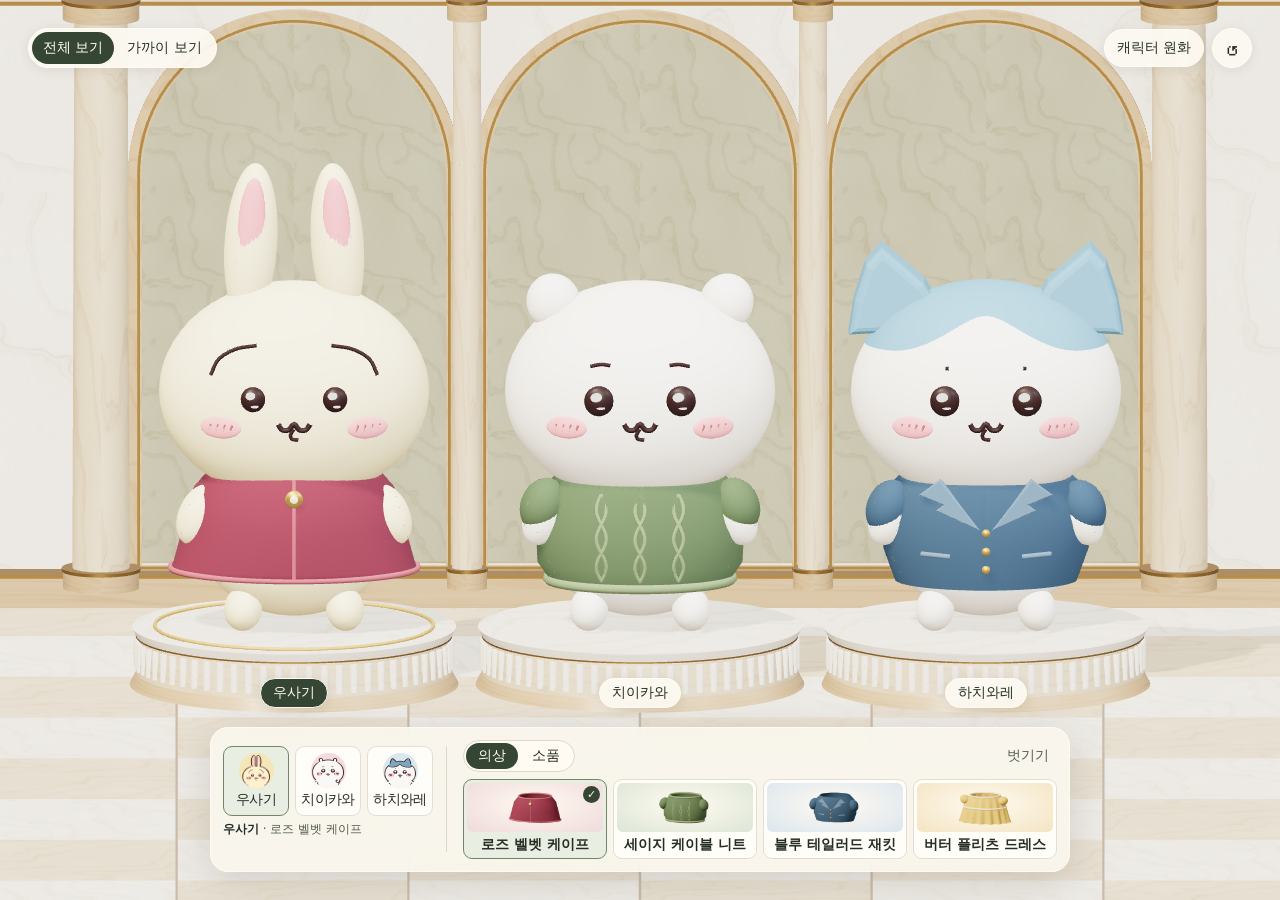
==== chiikawa/index.html @ cebb8454 "add chiikawa." ====
<!doctype html>
<html lang="ko">
  <head>
    <meta charset="UTF-8">
    <meta name="viewport" content="width=device-width, initial-scale=1, viewport-fit=cover">
    <meta name="theme-color" content="#f6f3ec">
    <meta name="description" content="우사기, 치이카와, 하치와레를 위한 3D 대리석 피팅룸.">
    <title>Marble Atelier | 먼작귀 3D 피팅룸</title>

    <script type="module" crossorigin src="./assets/index-VW2-oot7.js"></script>
    <link rel="stylesheet" crossorigin href="./assets/index-BHRD7qYm.css">
  </head>
  <body>
    <main class="stage" id="stage" aria-label="Marble Atelier 3D 피팅룸">
      <div class="stage-tools">
        <div class="view-switch" role="group" aria-label="카메라 구도">
          <button type="button" id="wide-view" aria-pressed="true">전체 보기</button>
          <button type="button" id="close-view" aria-pressed="false">가까이 보기</button>
        </div>
        <div class="stage-actions">
          <button class="reference-button" id="open-references" type="button">캐릭터 원화</button>
          <button class="camera-reset" id="reset-view" type="button" aria-label="카메라 초기화" title="카메라 초기화">↺</button>
        </div>
      </div>
      <div class="model-labels" id="model-labels"></div>
      <p class="stage-message" id="stage-message" role="status">피팅룸을 준비하고 있어요…</p>
      <aside class="wardrobe" id="wardrobe" aria-label="옷장">
        <div class="character-controls">
          <div class="character-picker" id="character-picker" role="group" aria-label="캐릭터 선택"></div>
          <p class="look-summary" id="look-summary" aria-live="polite"></p>
        </div>
        <div class="item-controls">
          <div class="wardrobe-bar">
            <div class="category-picker" id="category-picker" role="group" aria-label="옷장 분류">
              <button class="category" type="button" data-slot="clothes" aria-pressed="true">의상</button>
              <button class="category" type="button" data-slot="accessory" aria-pressed="false">소품</button>
            </div>
            <button class="remove-button" id="remove-item" type="button">벗기기</button>
          </div>
          <div class="outfit-grid" id="outfit-grid" role="group" aria-label="옷장 아이템"></div>
        </div>
      </aside>
    </main>
    <dialog id="references-dialog" aria-labelledby="references-title">
      <div class="reference-heading">
        <h2 id="references-title">캐릭터 원화</h2>
        <form method="dialog"><button class="camera-reset" type="submit" aria-label="닫기">×</button></form>
      </div>
      <div class="reference-grid" id="reference-grid"></div>
      <a class="source-link" href="https://www.anime-chiikawa.jp/chara.html" target="_blank" rel="noopener noreferrer">TV 애니메이션 치이카와 공식 캐릭터 페이지</a>
      <p class="reference-credit">© 나가노 / 치이카와 제작위원회</p>
    </dialog>
  </body>
</html>
---- chiikawa/assets/index-BHRD7qYm.css ----
:root{--lightningcss-light:initial;--lightningcss-dark: ;color-scheme:light;color:#252d24;--ink:#252d24;--muted:#555c50;--line:#dcd8cb;--paper:#fffcf5;--green:#364634;background:#e9e1d3;font-family:Malgun Gothic,Apple SD Gothic Neo,system-ui,sans-serif}*,:before,:after{box-sizing:border-box}body{margin:0}button,a{-webkit-tap-highlight-color:transparent}button{color:inherit;font:inherit;cursor:pointer}button:focus-visible,a:focus-visible{outline-offset:2px;outline:2px solid #875b32}button:disabled{cursor:default;opacity:.48}a{color:inherit}.stage{--edge:clamp(10px, 2.2vw, 28px);--top:max(var(--edge), env(safe-area-inset-top));--right:max(var(--edge), env(safe-area-inset-right));--bottom:max(var(--edge), env(safe-area-inset-bottom));--left:max(var(--edge), env(safe-area-inset-left));isolation:isolate;background:radial-gradient(at 50% 35%,#eee5d5,#b1a490);height:100dvh;position:relative;overflow:hidden}.stage canvas{touch-action:none;width:100%;height:100%;display:block;position:absolute;inset:0}.stage canvas.is-clickable{cursor:pointer}.stage-tools{z-index:3;inset:var(--top) var(--right) auto var(--left);pointer-events:none;justify-content:space-between;gap:8px;display:flex;position:absolute}.stage-actions{align-items:center;gap:8px;display:flex}.view-switch,.reference-button,.camera-reset,.model-label{pointer-events:auto;background:#fcf9f2f2;border:1px solid #fffbf0;border-radius:100px;box-shadow:0 2px 12px #35281717}.view-switch{align-items:center;gap:2px;padding:3px;display:flex}.view-switch button,.category{white-space:nowrap;background:0 0;border:0;border-radius:100px;padding:7px 11px;font-size:.875rem}.view-switch button[aria-pressed=true],.category[aria-pressed=true],.model-label[aria-pressed=true]{background:var(--green);color:#fffdf4}.reference-button{white-space:nowrap;min-height:38px;padding:0 12px;font-size:.875rem}.camera-reset{place-items:center;width:40px;height:40px;padding:0;font:25px/1 Georgia,serif;display:grid}.reference-button:hover,.camera-reset:hover{background:#fff}.model-labels{z-index:1;pointer-events:none;position:absolute;inset:0}.model-label{white-space:nowrap;padding:5px 12px;font-size:.875rem;position:absolute;transform:translate(-50%,-50%)}.model-label[hidden]{display:none}.stage-message{z-index:2;background:var(--paper);text-align:center;border-radius:12px;width:min(400px,90%);margin:0;padding:12px;position:absolute;top:40%;left:50%;transform:translate(-50%,-50%)}.stage.is-unavailable .view-switch,.stage.is-unavailable #reset-view{visibility:hidden}.wardrobe{z-index:2;inset:auto var(--right) var(--bottom) var(--left);-webkit-backdrop-filter:blur(16px);backdrop-filter:blur(16px);background:#faf7eee8;border:1px solid #fffaf0;border-radius:18px;grid-template-columns:224px minmax(0,1fr);align-items:center;gap:16px;max-width:860px;margin-inline:auto;padding:12px;display:grid;position:absolute;box-shadow:0 10px 38px #3c2d1b26}.character-controls{border-right:1px solid var(--line);min-width:0;padding-right:13px}.character-picker,.outfit-grid{gap:6px;display:grid}.character-picker{grid-template-columns:repeat(3,minmax(0,1fr))}.character,.outfit{background:#fffdf8;border:1px solid #e2ded3;border-radius:9px;align-content:start;justify-items:center;min-width:0;display:grid}.character{letter-spacing:-.04em;white-space:nowrap;gap:3px;padding:6px 2px;font-size:.875rem}.character[aria-pressed=true],.outfit[aria-pressed=true]{background:#e9eee2;border-color:#748468}.character:hover,.outfit:hover{border-color:#748468}.portrait{background:var(--portrait-bg);border-radius:50%;width:35px;height:35px;position:relative;overflow:hidden}.portrait img{width:90%;position:absolute;top:12%;left:5%}.portrait[data-character=usagi] img{width:79%;top:3%;left:10.5%}.look-summary{min-height:2.5em;color:var(--muted);margin:6px 0 0;font-size:.75rem;line-height:1.25}.look-summary strong{color:var(--ink)}.wardrobe-bar{justify-content:space-between;align-items:center;gap:6px;margin-bottom:7px;display:flex}.category-picker{border:1px solid var(--line);background:#fffaf2;border-radius:100px;gap:2px;padding:2px;display:flex}.category{padding:4px 12px}.remove-button{color:var(--muted);background:0 0;border:0;border-radius:6px;padding:5px 8px;font-size:.875rem}.remove-button:hover:not(:disabled){color:var(--ink);background:#eee8da}.outfit-grid{grid-template-columns:repeat(4,minmax(0,1fr))}.outfit{text-align:center;gap:4px;padding:3px 3px 5px;position:relative}.outfit[hidden]{display:none}.outfit-sample{background:radial-gradient(ellipse at 50% 44%, #fffaf1, var(--swatch-bg));border-radius:6px;place-items:center;width:100%;height:49px;display:grid;position:relative;overflow:hidden}.outfit-sample img{object-fit:contain;width:100%;height:100%;position:absolute}.outfit-sample.has-preview .sample-placeholder{display:none}.sample-placeholder{background:var(--swatch);border-radius:50%;width:25px;height:25px}.outfit-name{word-break:keep-all;overflow-wrap:anywhere;padding-inline:1px;font-size:.875rem;font-weight:600;line-height:1.22}.outfit-check{background:var(--green);color:#fffbeb;border-radius:50%;place-items:center;width:17px;height:17px;font-size:.6875rem;display:none;position:absolute;top:6px;right:6px}.outfit[aria-pressed=true] .outfit-check{display:grid}dialog{border:1px solid var(--line);width:min(560px,100% - 30px);color:var(--ink);background:var(--paper);border-radius:16px;padding:22px}dialog::backdrop{-webkit-backdrop-filter:blur(3px);backdrop-filter:blur(3px);background:#252d247d}.reference-heading{justify-content:space-between;align-items:center;gap:12px;margin-bottom:15px;display:flex}.reference-heading h2{margin:0;font-size:1.4rem}.reference-grid{grid-template-columns:repeat(3,minmax(0,1fr));gap:8px;display:grid}.reference-grid figure{background:#f4f0e5;border-radius:9px;justify-items:center;gap:8px;margin:0;padding:10px 4px;font-size:.875rem;display:grid}.reference-grid img{object-fit:contain;width:100%;height:clamp(85px,23vw,155px);display:block}.source-link{text-underline-offset:3px;margin-top:16px;font-size:.875rem;display:inline-block}.reference-credit{color:var(--muted);margin:8px 0 0;font-size:.8125rem}@media (width<=695px){.wardrobe{border-radius:14px;grid-template-columns:minmax(0,1fr);gap:9px;padding:9px}.character-controls{border:0;padding:0}.character{justify-content:center;align-items:center;gap:4px;padding:4px 2px;display:flex}.portrait{flex:0 0 29px;height:29px}.look-summary{clip-path:inset(50%);width:1px;height:1px;min-height:0;position:absolute;overflow:hidden}.outfit{gap:3px}.outfit-name{align-items:center;min-height:2.44em;font-size:.8125rem;display:grid}}@media (width<=390px){.stage-actions{gap:4px}.view-switch button,.reference-button,.model-label{padding-inline:7px;font-size:.8125rem}}@media (height<=500px) and (width>=560px){.wardrobe{grid-template-columns:198px minmax(0,1fr);gap:10px;padding:7px}.character-controls{padding-right:8px}.outfit-sample{height:37px}.look-summary{clip-path:inset(50%);width:1px;height:1px;min-height:0;position:absolute;overflow:hidden}.wardrobe-bar{margin-bottom:4px}}
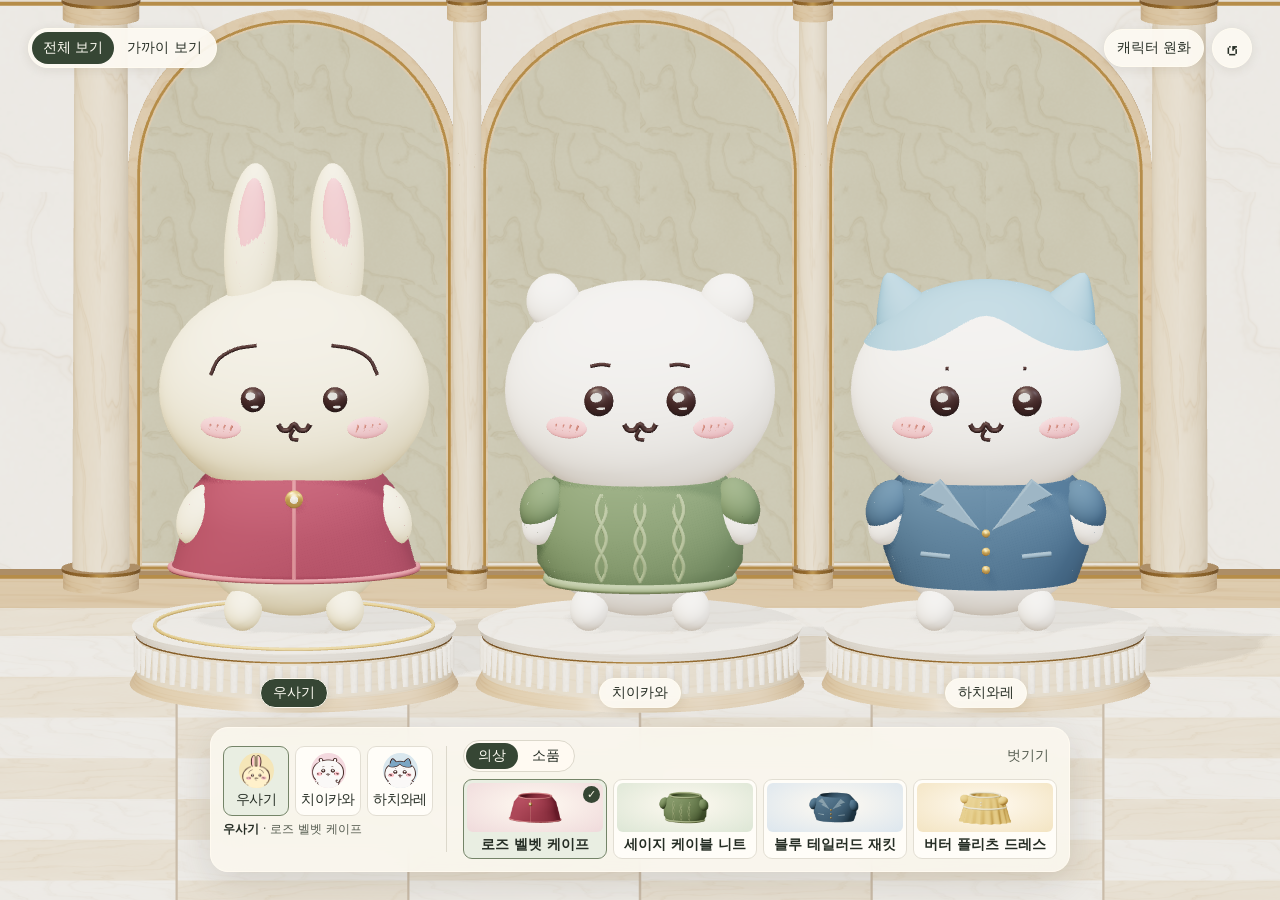
==== commit a07e4cf6: "fix hachiware's ears." ====
--- a/chiikawa/index.html
+++ b/chiikawa/index.html
@@ -7,7 +7,7 @@
     <meta name="description" content="우사기, 치이카와, 하치와레를 위한 3D 대리석 피팅룸.">
     <title>Marble Atelier | 먼작귀 3D 피팅룸</title>
 
-    <script type="module" crossorigin src="./assets/index-VW2-oot7.js"></script>
+    <script type="module" crossorigin src="./assets/index-Dv1k_CRg.js"></script>
     <link rel="stylesheet" crossorigin href="./assets/index-BHRD7qYm.css">
   </head>
   <body>
